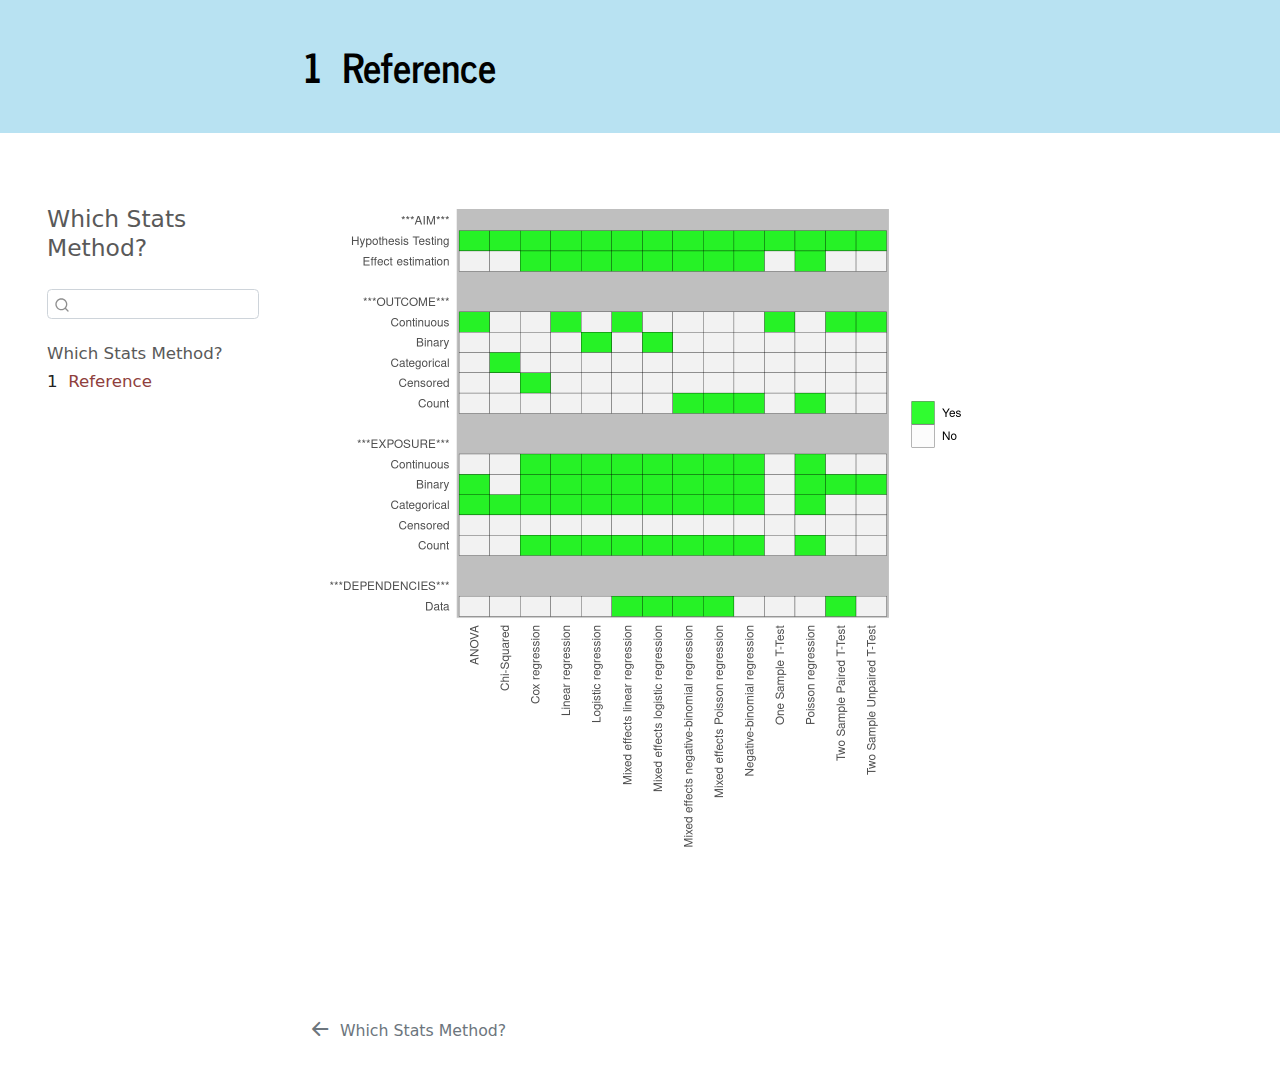
==== docs/qmd/100-reference.html @ e6906a7d "docs commit" ====
<!DOCTYPE html>
<html xmlns="http://www.w3.org/1999/xhtml" lang="en" xml:lang="en"><head>

<meta charset="utf-8">
<meta name="generator" content="quarto-1.2.231">

<meta name="viewport" content="width=device-width, initial-scale=1.0, user-scalable=yes">


<title>Which Stats Method? - 1&nbsp; Reference</title>
<style>
code{white-space: pre-wrap;}
span.smallcaps{font-variant: small-caps;}
div.columns{display: flex; gap: min(4vw, 1.5em);}
div.column{flex: auto; overflow-x: auto;}
div.hanging-indent{margin-left: 1.5em; text-indent: -1.5em;}
ul.task-list{list-style: none;}
ul.task-list li input[type="checkbox"] {
  width: 0.8em;
  margin: 0 0.8em 0.2em -1.6em;
  vertical-align: middle;
}
</style>


<script src="../site_libs/quarto-nav/quarto-nav.js"></script>
<script src="../site_libs/quarto-nav/headroom.min.js"></script>
<script src="../site_libs/clipboard/clipboard.min.js"></script>
<script src="../site_libs/quarto-search/autocomplete.umd.js"></script>
<script src="../site_libs/quarto-search/fuse.min.js"></script>
<script src="../site_libs/quarto-search/quarto-search.js"></script>
<meta name="quarto:offset" content="../">
<link href="../index.html" rel="prev">
<script src="../site_libs/quarto-html/quarto.js"></script>
<script src="../site_libs/quarto-html/popper.min.js"></script>
<script src="../site_libs/quarto-html/tippy.umd.min.js"></script>
<script src="../site_libs/quarto-html/anchor.min.js"></script>
<link href="../site_libs/quarto-html/tippy.css" rel="stylesheet">
<link href="../site_libs/quarto-html/quarto-syntax-highlighting.css" rel="stylesheet" id="quarto-text-highlighting-styles">
<script src="../site_libs/bootstrap/bootstrap.min.js"></script>
<link href="../site_libs/bootstrap/bootstrap-icons.css" rel="stylesheet">
<link href="../site_libs/bootstrap/bootstrap.min.css" rel="stylesheet" id="quarto-bootstrap" data-mode="light">
<script id="quarto-search-options" type="application/json">{
  "location": "sidebar",
  "copy-button": false,
  "collapse-after": 3,
  "panel-placement": "start",
  "type": "textbox",
  "limit": 20,
  "language": {
    "search-no-results-text": "No results",
    "search-matching-documents-text": "matching documents",
    "search-copy-link-title": "Copy link to search",
    "search-hide-matches-text": "Hide additional matches",
    "search-more-match-text": "more match in this document",
    "search-more-matches-text": "more matches in this document",
    "search-clear-button-title": "Clear",
    "search-detached-cancel-button-title": "Cancel",
    "search-submit-button-title": "Submit"
  }
}</script>
<style>
    .quarto-title-block .quarto-title-banner {
      color: #000000;
background: #b8e2f2;
    }
    </style>


</head>

<body class="nav-sidebar floating">

<div id="quarto-search-results"></div>
  <header id="quarto-header" class="headroom fixed-top">
  <nav class="quarto-secondary-nav" data-bs-toggle="collapse" data-bs-target="#quarto-sidebar" aria-controls="quarto-sidebar" aria-expanded="false" aria-label="Toggle sidebar navigation" onclick="if (window.quartoToggleHeadroom) { window.quartoToggleHeadroom(); }">
    <div class="container-fluid d-flex justify-content-between">
      <h1 class="quarto-secondary-nav-title"><span class="chapter-number">1</span>&nbsp; <span class="chapter-title">Reference</span></h1>
      <button type="button" class="quarto-btn-toggle btn" aria-label="Show secondary navigation">
        <i class="bi bi-chevron-right"></i>
      </button>
    </div>
  </nav>
</header>
<!-- content -->
<header id="title-block-header" class="quarto-title-block default page-columns page-full">
  <div class="quarto-title-banner page-columns page-full">
    <div class="quarto-title column-body">
      <h1 class="title d-none d-lg-block"><span class="chapter-number">1</span>&nbsp; <span class="chapter-title">Reference</span></h1>
                      </div>
  </div>
    
  
  <div class="quarto-title-meta">

      
    
      
    </div>
    
  
  </header><div id="quarto-content" class="quarto-container page-columns page-rows-contents page-layout-article">
<!-- sidebar -->
  <nav id="quarto-sidebar" class="sidebar collapse sidebar-navigation floating overflow-auto">
    <div class="pt-lg-2 mt-2 text-left sidebar-header">
    <div class="sidebar-title mb-0 py-0">
      <a href="../">Which Stats Method?</a> 
    </div>
      </div>
      <div class="mt-2 flex-shrink-0 align-items-center">
        <div class="sidebar-search">
        <div id="quarto-search" class="" title="Search"></div>
        </div>
      </div>
    <div class="sidebar-menu-container"> 
    <ul class="list-unstyled mt-1">
        <li class="sidebar-item">
  <div class="sidebar-item-container"> 
  <a href="../index.html" class="sidebar-item-text sidebar-link">Which Stats Method?</a>
  </div>
</li>
        <li class="sidebar-item">
  <div class="sidebar-item-container"> 
  <a href="../qmd/100-reference.html" class="sidebar-item-text sidebar-link active"><span class="chapter-number">1</span>&nbsp; <span class="chapter-title">Reference</span></a>
  </div>
</li>
    </ul>
    </div>
</nav>
<!-- margin-sidebar -->
    <div id="quarto-margin-sidebar" class="sidebar margin-sidebar">
        
    </div>
<!-- main -->
<main class="content quarto-banner-title-block" id="quarto-document-content">




<div class="cell">
<div class="cell-output-display">
<p><img src="100-reference_files/figure-html/unnamed-chunk-1-1.png" class="img-fluid" style="width:100.0%"></p>
</div>
</div>



</main> <!-- /main -->
<script id="quarto-html-after-body" type="application/javascript">
window.document.addEventListener("DOMContentLoaded", function (event) {
  const toggleBodyColorMode = (bsSheetEl) => {
    const mode = bsSheetEl.getAttribute("data-mode");
    const bodyEl = window.document.querySelector("body");
    if (mode === "dark") {
      bodyEl.classList.add("quarto-dark");
      bodyEl.classList.remove("quarto-light");
    } else {
      bodyEl.classList.add("quarto-light");
      bodyEl.classList.remove("quarto-dark");
    }
  }
  const toggleBodyColorPrimary = () => {
    const bsSheetEl = window.document.querySelector("link#quarto-bootstrap");
    if (bsSheetEl) {
      toggleBodyColorMode(bsSheetEl);
    }
  }
  toggleBodyColorPrimary();  
  const icon = "";
  const anchorJS = new window.AnchorJS();
  anchorJS.options = {
    placement: 'right',
    icon: icon
  };
  anchorJS.add('.anchored');
  const clipboard = new window.ClipboardJS('.code-copy-button', {
    target: function(trigger) {
      return trigger.previousElementSibling;
    }
  });
  clipboard.on('success', function(e) {
    // button target
    const button = e.trigger;
    // don't keep focus
    button.blur();
    // flash "checked"
    button.classList.add('code-copy-button-checked');
    var currentTitle = button.getAttribute("title");
    button.setAttribute("title", "Copied!");
    let tooltip;
    if (window.bootstrap) {
      button.setAttribute("data-bs-toggle", "tooltip");
      button.setAttribute("data-bs-placement", "left");
      button.setAttribute("data-bs-title", "Copied!");
      tooltip = new bootstrap.Tooltip(button, 
        { trigger: "manual", 
          customClass: "code-copy-button-tooltip",
          offset: [0, -8]});
      tooltip.show();    
    }
    setTimeout(function() {
      if (tooltip) {
        tooltip.hide();
        button.removeAttribute("data-bs-title");
        button.removeAttribute("data-bs-toggle");
        button.removeAttribute("data-bs-placement");
      }
      button.setAttribute("title", currentTitle);
      button.classList.remove('code-copy-button-checked');
    }, 1000);
    // clear code selection
    e.clearSelection();
  });
  function tippyHover(el, contentFn) {
    const config = {
      allowHTML: true,
      content: contentFn,
      maxWidth: 500,
      delay: 100,
      arrow: false,
      appendTo: function(el) {
          return el.parentElement;
      },
      interactive: true,
      interactiveBorder: 10,
      theme: 'quarto',
      placement: 'bottom-start'
    };
    window.tippy(el, config); 
  }
  const noterefs = window.document.querySelectorAll('a[role="doc-noteref"]');
  for (var i=0; i<noterefs.length; i++) {
    const ref = noterefs[i];
    tippyHover(ref, function() {
      // use id or data attribute instead here
      let href = ref.getAttribute('data-footnote-href') || ref.getAttribute('href');
      try { href = new URL(href).hash; } catch {}
      const id = href.replace(/^#\/?/, "");
      const note = window.document.getElementById(id);
      return note.innerHTML;
    });
  }
  const findCites = (el) => {
    const parentEl = el.parentElement;
    if (parentEl) {
      const cites = parentEl.dataset.cites;
      if (cites) {
        return {
          el,
          cites: cites.split(' ')
        };
      } else {
        return findCites(el.parentElement)
      }
    } else {
      return undefined;
    }
  };
  var bibliorefs = window.document.querySelectorAll('a[role="doc-biblioref"]');
  for (var i=0; i<bibliorefs.length; i++) {
    const ref = bibliorefs[i];
    const citeInfo = findCites(ref);
    if (citeInfo) {
      tippyHover(citeInfo.el, function() {
        var popup = window.document.createElement('div');
        citeInfo.cites.forEach(function(cite) {
          var citeDiv = window.document.createElement('div');
          citeDiv.classList.add('hanging-indent');
          citeDiv.classList.add('csl-entry');
          var biblioDiv = window.document.getElementById('ref-' + cite);
          if (biblioDiv) {
            citeDiv.innerHTML = biblioDiv.innerHTML;
          }
          popup.appendChild(citeDiv);
        });
        return popup.innerHTML;
      });
    }
  }
});
</script>
<nav class="page-navigation">
  <div class="nav-page nav-page-previous">
      <a href="../index.html" class="pagination-link">
        <i class="bi bi-arrow-left-short"></i> <span class="nav-page-text">Which Stats Method?</span>
      </a>          
  </div>
  <div class="nav-page nav-page-next">
  </div>
</nav>
</div> <!-- /content -->



</body></html>
---- docs/site_libs/quarto-html/tippy.css ----
.tippy-box[data-animation=fade][data-state=hidden]{opacity:0}[data-tippy-root]{max-width:calc(100vw - 10px)}.tippy-box{position:relative;background-color:#333;color:#fff;border-radius:4px;font-size:14px;line-height:1.4;white-space:normal;outline:0;transition-property:transform,visibility,opacity}.tippy-box[data-placement^=top]>.tippy-arrow{bottom:0}.tippy-box[data-placement^=top]>.tippy-arrow:before{bottom:-7px;left:0;border-width:8px 8px 0;border-top-color:initial;transform-origin:center top}.tippy-box[data-placement^=bottom]>.tippy-arrow{top:0}.tippy-box[data-placement^=bottom]>.tippy-arrow:before{top:-7px;left:0;border-width:0 8px 8px;border-bottom-color:initial;transform-origin:center bottom}.tippy-box[data-placement^=left]>.tippy-arrow{right:0}.tippy-box[data-placement^=left]>.tippy-arrow:before{border-width:8px 0 8px 8px;border-left-color:initial;right:-7px;transform-origin:center left}.tippy-box[data-placement^=right]>.tippy-arrow{left:0}.tippy-box[data-placement^=right]>.tippy-arrow:before{left:-7px;border-width:8px 8px 8px 0;border-right-color:initial;transform-origin:center right}.tippy-box[data-inertia][data-state=visible]{transition-timing-function:cubic-bezier(.54,1.5,.38,1.11)}.tippy-arrow{width:16px;height:16px;color:#333}.tippy-arrow:before{content:"";position:absolute;border-color:transparent;border-style:solid}.tippy-content{position:relative;padding:5px 9px;z-index:1}
---- docs/site_libs/quarto-html/quarto-syntax-highlighting.css ----
/* quarto syntax highlight colors */
:root {
  --quarto-hl-ot-color: #003B4F;
  --quarto-hl-at-color: #657422;
  --quarto-hl-ss-color: #20794D;
  --quarto-hl-an-color: #5E5E5E;
  --quarto-hl-fu-color: #4758AB;
  --quarto-hl-st-color: #20794D;
  --quarto-hl-cf-color: #003B4F;
  --quarto-hl-op-color: #5E5E5E;
  --quarto-hl-er-color: #AD0000;
  --quarto-hl-bn-color: #AD0000;
  --quarto-hl-al-color: #AD0000;
  --quarto-hl-va-color: #111111;
  --quarto-hl-bu-color: inherit;
  --quarto-hl-ex-color: inherit;
  --quarto-hl-pp-color: #AD0000;
  --quarto-hl-in-color: #5E5E5E;
  --quarto-hl-vs-color: #20794D;
  --quarto-hl-wa-color: #5E5E5E;
  --quarto-hl-do-color: #5E5E5E;
  --quarto-hl-im-color: #00769E;
  --quarto-hl-ch-color: #20794D;
  --quarto-hl-dt-color: #AD0000;
  --quarto-hl-fl-color: #AD0000;
  --quarto-hl-co-color: #5E5E5E;
  --quarto-hl-cv-color: #5E5E5E;
  --quarto-hl-cn-color: #8f5902;
  --quarto-hl-sc-color: #5E5E5E;
  --quarto-hl-dv-color: #AD0000;
  --quarto-hl-kw-color: #003B4F;
}

/* other quarto variables */
:root {
  --quarto-font-monospace: SFMono-Regular, Menlo, Monaco, Consolas, "Liberation Mono", "Courier New", monospace;
}

pre > code.sourceCode > span {
  color: #003B4F;
}

code span {
  color: #003B4F;
}

code.sourceCode > span {
  color: #003B4F;
}

div.sourceCode,
div.sourceCode pre.sourceCode {
  color: #003B4F;
}

code span.ot {
  color: #003B4F;
}

code span.at {
  color: #657422;
}

code span.ss {
  color: #20794D;
}

code span.an {
  color: #5E5E5E;
}

code span.fu {
  color: #4758AB;
}

code span.st {
  color: #20794D;
}

code span.cf {
  color: #003B4F;
}

code span.op {
  color: #5E5E5E;
}

code span.er {
  color: #AD0000;
}

code span.bn {
  color: #AD0000;
}

code span.al {
  color: #AD0000;
}

code span.va {
  color: #111111;
}

code span.pp {
  color: #AD0000;
}

code span.in {
  color: #5E5E5E;
}

code span.vs {
  color: #20794D;
}

code span.wa {
  color: #5E5E5E;
  font-style: italic;
}

code span.do {
  color: #5E5E5E;
  font-style: italic;
}

code span.im {
  color: #00769E;
}

code span.ch {
  color: #20794D;
}

code span.dt {
  color: #AD0000;
}

code span.fl {
  color: #AD0000;
}

code span.co {
  color: #5E5E5E;
}

code span.cv {
  color: #5E5E5E;
  font-style: italic;
}

code span.cn {
  color: #8f5902;
}

code span.sc {
  color: #5E5E5E;
}

code span.dv {
  color: #AD0000;
}

code span.kw {
  color: #003B4F;
}

.prevent-inlining {
  content: "</";
}

/*# sourceMappingURL=debc5d5d77c3f9108843748ff7464032.css.map */
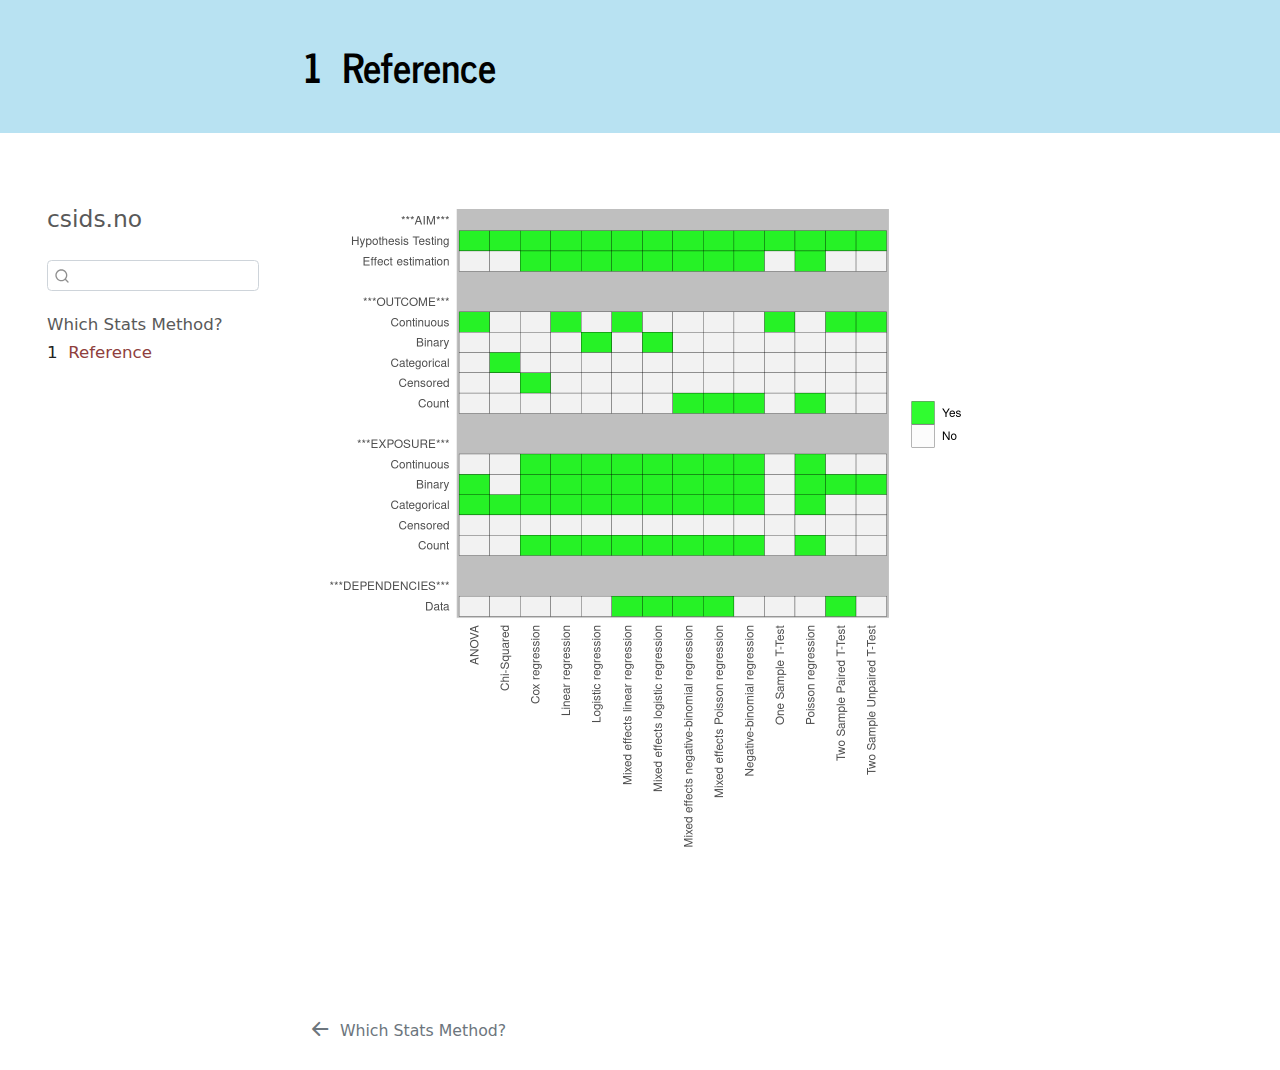
==== commit 948a8701: "docs commit" ====
--- a/docs/qmd/100-reference.html
+++ b/docs/qmd/100-reference.html
@@ -104,7 +104,7 @@
   <nav id="quarto-sidebar" class="sidebar collapse sidebar-navigation floating overflow-auto">
     <div class="pt-lg-2 mt-2 text-left sidebar-header">
     <div class="sidebar-title mb-0 py-0">
-      <a href="../">Which Stats Method?</a> 
+      <a href="https://www.csids.no">csids.no</a>
     </div>
       </div>
       <div class="mt-2 flex-shrink-0 align-items-center">
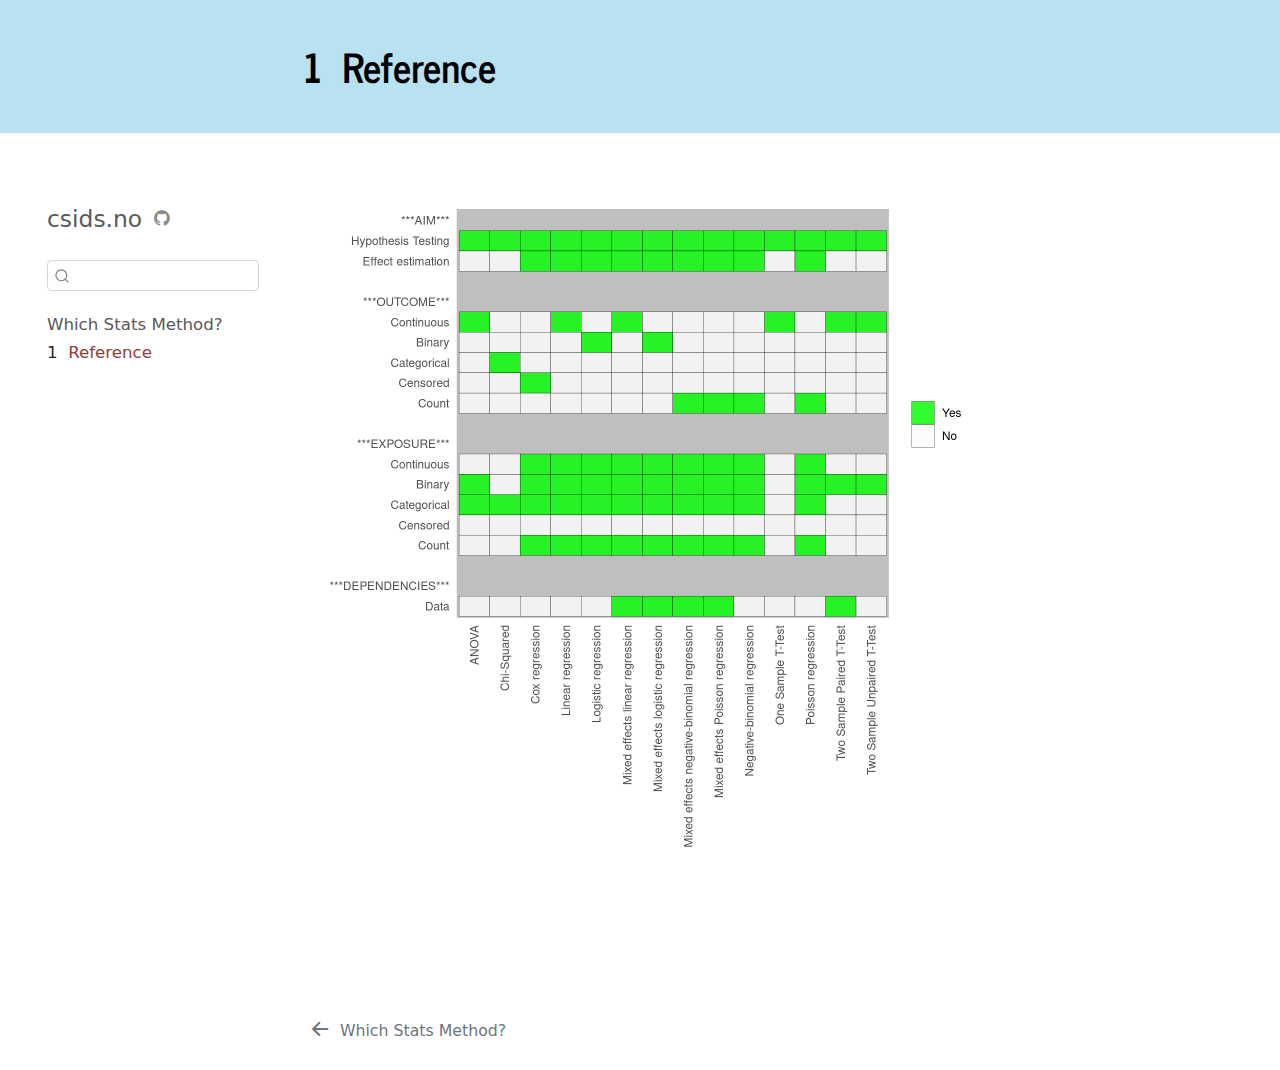
==== commit 23b629aa: "docs commit" ====
--- a/docs/qmd/100-reference.html
+++ b/docs/qmd/100-reference.html
@@ -105,6 +105,9 @@
     <div class="pt-lg-2 mt-2 text-left sidebar-header">
     <div class="sidebar-title mb-0 py-0">
       <a href="https://www.csids.no">csids.no</a>
+        <div class="sidebar-tools-main">
+    <a href="https://github.com/csids/which-stats-method" title="Source Code" class="sidebar-tool px-1"><i class="bi bi-github"></i></a>
+</div>
     </div>
       </div>
       <div class="mt-2 flex-shrink-0 align-items-center">
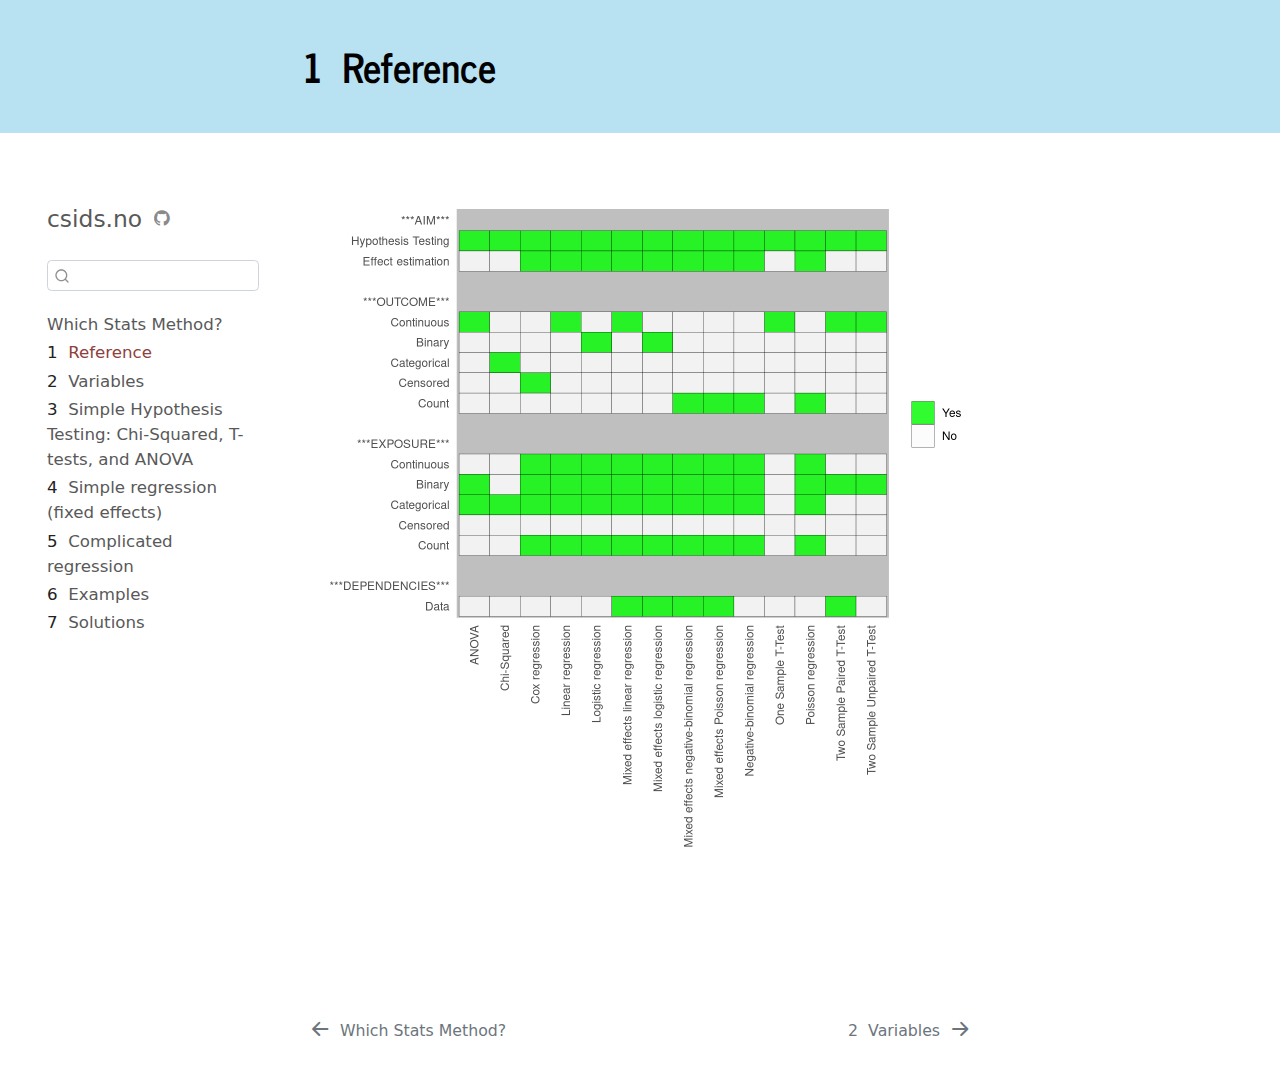
==== commit e8a0cb11: "docs commit" ====
--- a/docs/qmd/100-reference.html
+++ b/docs/qmd/100-reference.html
@@ -30,6 +30,7 @@
 <script src="../site_libs/quarto-search/fuse.min.js"></script>
 <script src="../site_libs/quarto-search/quarto-search.js"></script>
 <meta name="quarto:offset" content="../">
+<link href="../qmd/200-variables.html" rel="next">
 <link href="../index.html" rel="prev">
 <script src="../site_libs/quarto-html/quarto.js"></script>
 <script src="../site_libs/quarto-html/popper.min.js"></script>
@@ -104,7 +105,7 @@
   <nav id="quarto-sidebar" class="sidebar collapse sidebar-navigation floating overflow-auto">
     <div class="pt-lg-2 mt-2 text-left sidebar-header">
     <div class="sidebar-title mb-0 py-0">
-      <a href="https://www.csids.no">csids.no</a>
+      <a href="https://www.csids.no/resources.html">csids.no</a>
         <div class="sidebar-tools-main">
     <a href="https://github.com/csids/which-stats-method" title="Source Code" class="sidebar-tool px-1"><i class="bi bi-github"></i></a>
 </div>
@@ -125,6 +126,36 @@
         <li class="sidebar-item">
   <div class="sidebar-item-container"> 
   <a href="../qmd/100-reference.html" class="sidebar-item-text sidebar-link active"><span class="chapter-number">1</span>&nbsp; <span class="chapter-title">Reference</span></a>
+  </div>
+</li>
+        <li class="sidebar-item">
+  <div class="sidebar-item-container"> 
+  <a href="../qmd/200-variables.html" class="sidebar-item-text sidebar-link"><span class="chapter-number">2</span>&nbsp; <span class="chapter-title">Variables</span></a>
+  </div>
+</li>
+        <li class="sidebar-item">
+  <div class="sidebar-item-container"> 
+  <a href="../qmd/300-hypothesis.html" class="sidebar-item-text sidebar-link"><span class="chapter-number">3</span>&nbsp; <span class="chapter-title">Simple Hypothesis Testing: Chi-Squared, T-tests, and ANOVA</span></a>
+  </div>
+</li>
+        <li class="sidebar-item">
+  <div class="sidebar-item-container"> 
+  <a href="../qmd/400-simple-regression.html" class="sidebar-item-text sidebar-link"><span class="chapter-number">4</span>&nbsp; <span class="chapter-title">Simple regression (fixed effects)</span></a>
+  </div>
+</li>
+        <li class="sidebar-item">
+  <div class="sidebar-item-container"> 
+  <a href="../qmd/500-complicated-regression.html" class="sidebar-item-text sidebar-link"><span class="chapter-number">5</span>&nbsp; <span class="chapter-title">Complicated regression</span></a>
+  </div>
+</li>
+        <li class="sidebar-item">
+  <div class="sidebar-item-container"> 
+  <a href="../qmd/600-examples.html" class="sidebar-item-text sidebar-link"><span class="chapter-number">6</span>&nbsp; <span class="chapter-title">Examples</span></a>
+  </div>
+</li>
+        <li class="sidebar-item">
+  <div class="sidebar-item-container"> 
+  <a href="../qmd/700-solutions.html" class="sidebar-item-text sidebar-link"><span class="chapter-number">7</span>&nbsp; <span class="chapter-title">Solutions</span></a>
   </div>
 </li>
     </ul>
@@ -289,6 +320,9 @@
       </a>          
   </div>
   <div class="nav-page nav-page-next">
+      <a href="../qmd/200-variables.html" class="pagination-link">
+        <span class="nav-page-text"><span class="chapter-number">2</span>&nbsp; <span class="chapter-title">Variables</span></span> <i class="bi bi-arrow-right-short"></i>
+      </a>
   </div>
 </nav>
 </div> <!-- /content -->
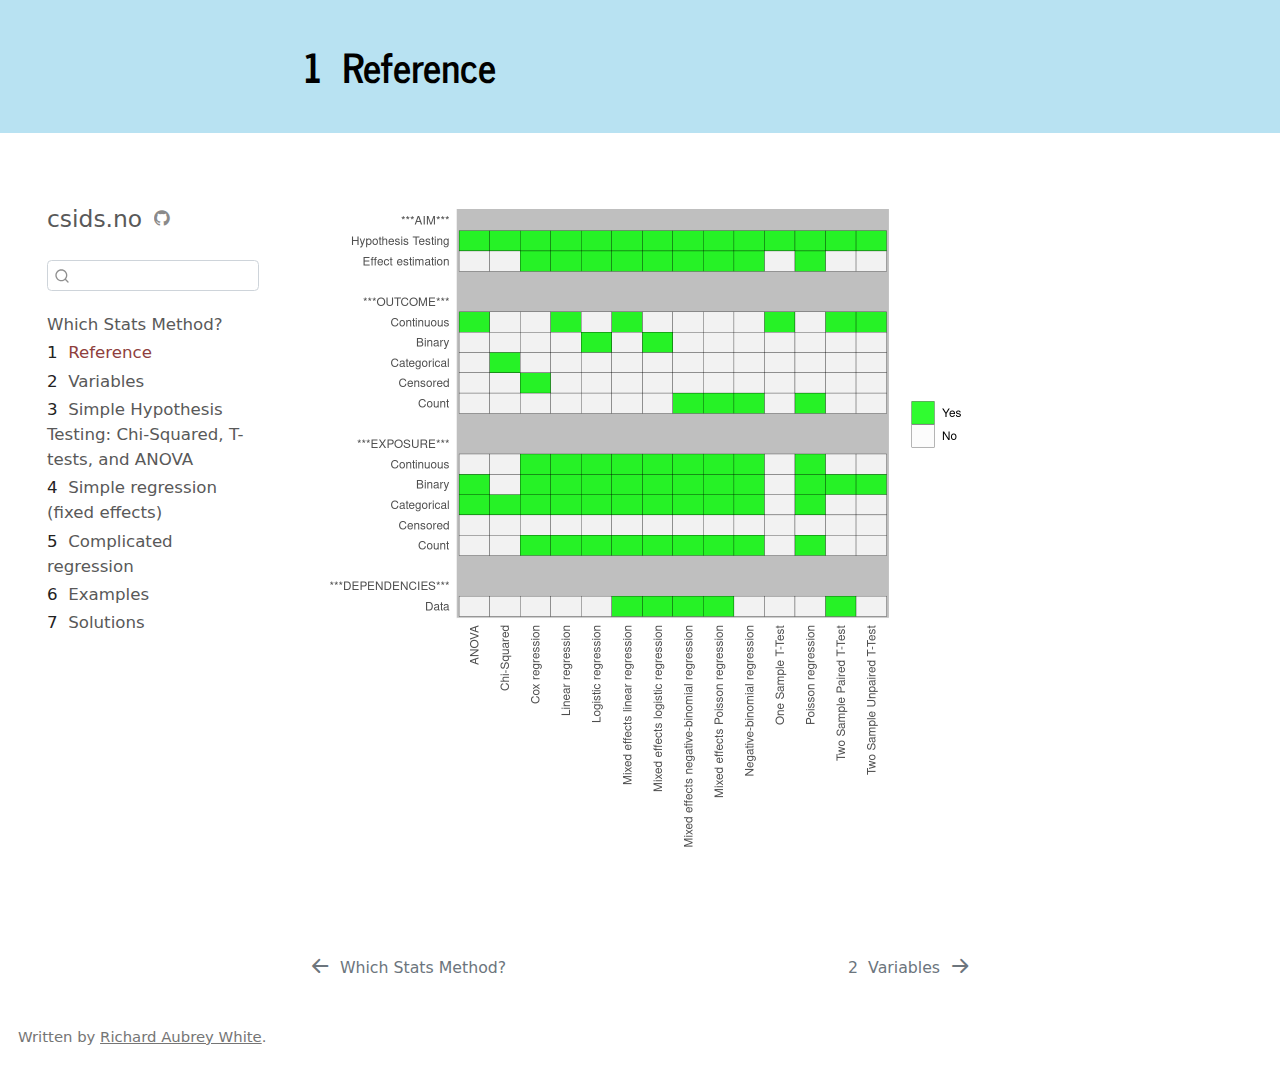
==== commit 80838e3c: "docs commit" ====
--- a/docs/qmd/100-reference.html
+++ b/docs/qmd/100-reference.html
@@ -326,6 +326,11 @@
   </div>
 </nav>
 </div> <!-- /content -->
+<footer class="footer">
+  <div class="nav-footer">
+    <div class="nav-footer-left">Written by <a href="https://www.rwhite.no">Richard Aubrey White</a>.</div>   
+  </div>
+</footer>
 
 
 
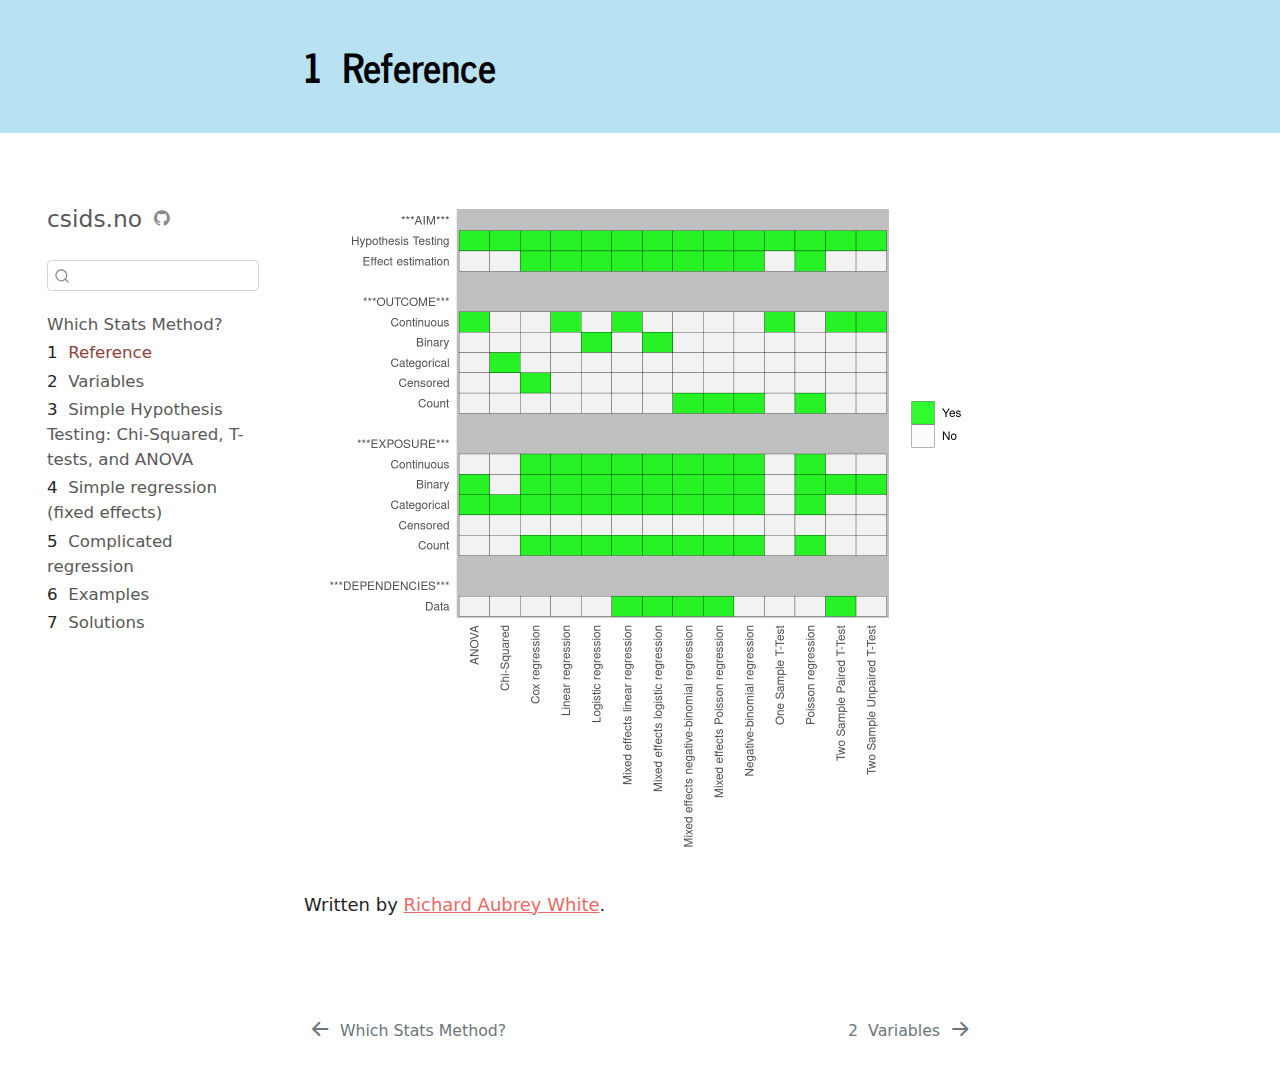
==== commit ec6d2370: "docs commit" ====
--- a/docs/qmd/100-reference.html
+++ b/docs/qmd/100-reference.html
@@ -179,7 +179,7 @@
 
 
 
-</main> <!-- /main -->
+<p>Written by <a href="https://www.rwhite.no">Richard Aubrey White</a>.</p></main> <!-- /main -->
 <script id="quarto-html-after-body" type="application/javascript">
 window.document.addEventListener("DOMContentLoaded", function (event) {
   const toggleBodyColorMode = (bsSheetEl) => {
@@ -326,11 +326,6 @@
   </div>
 </nav>
 </div> <!-- /content -->
-<footer class="footer">
-  <div class="nav-footer">
-    <div class="nav-footer-left">Written by <a href="https://www.rwhite.no">Richard Aubrey White</a>.</div>   
-  </div>
-</footer>
 
 
 
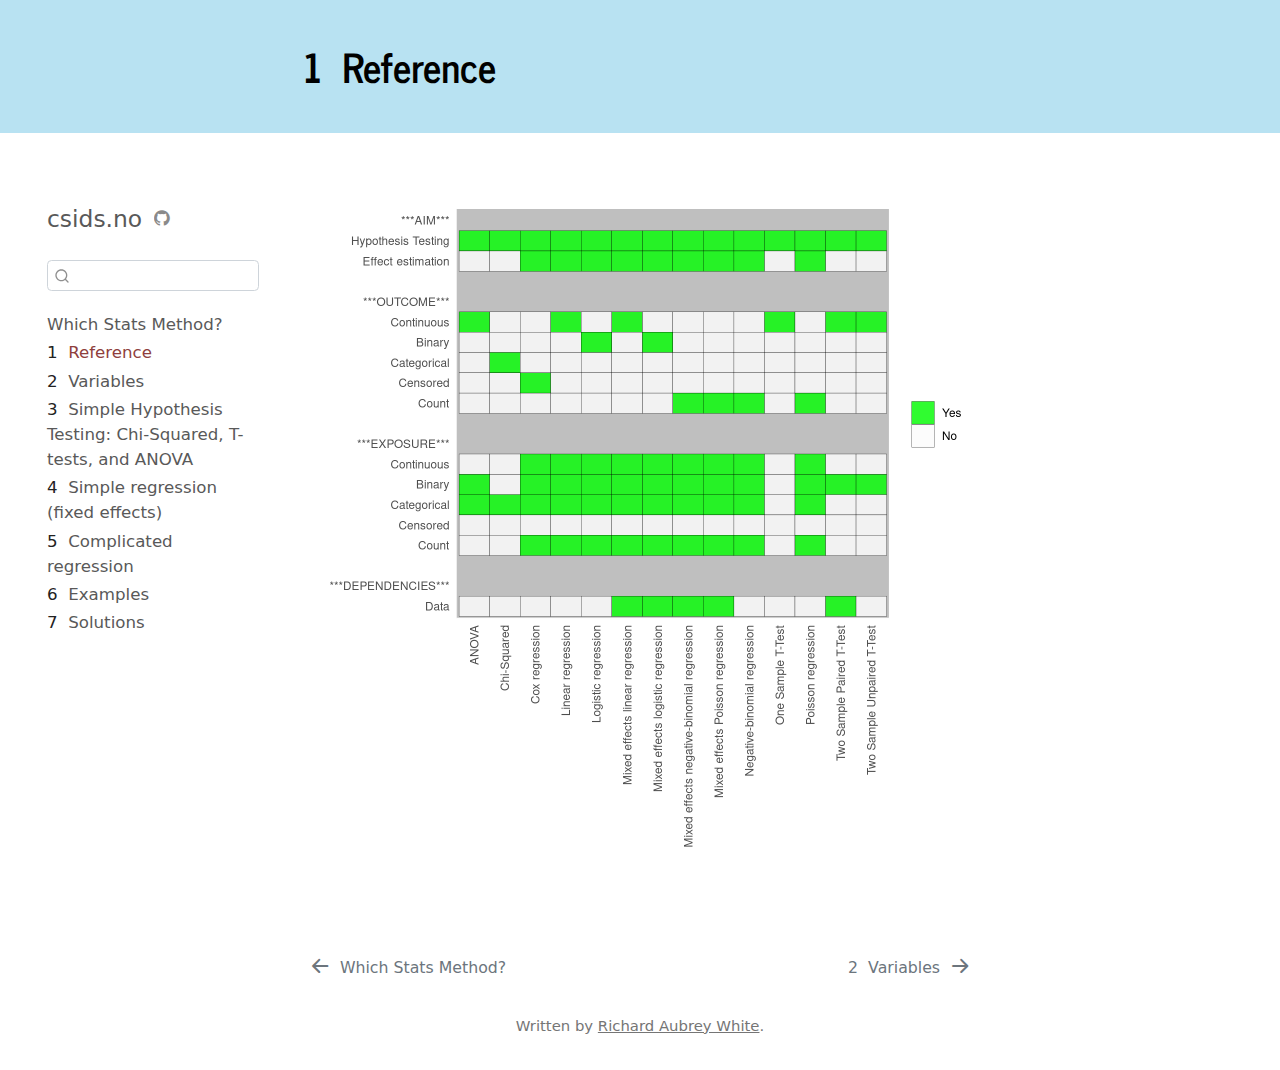
==== commit 060fdebc: "docs commit" ====
--- a/docs/qmd/100-reference.html
+++ b/docs/qmd/100-reference.html
@@ -179,7 +179,7 @@
 
 
 
-<p>Written by <a href="https://www.rwhite.no">Richard Aubrey White</a>.</p></main> <!-- /main -->
+</main> <!-- /main -->
 <script id="quarto-html-after-body" type="application/javascript">
 window.document.addEventListener("DOMContentLoaded", function (event) {
   const toggleBodyColorMode = (bsSheetEl) => {
@@ -326,6 +326,11 @@
   </div>
 </nav>
 </div> <!-- /content -->
+<footer class="footer">
+  <div class="nav-footer">
+      <div class="nav-footer-center">Written by <a href="https://www.rwhite.no">Richard Aubrey White</a>.</div>
+  </div>
+</footer>
 
 
 
